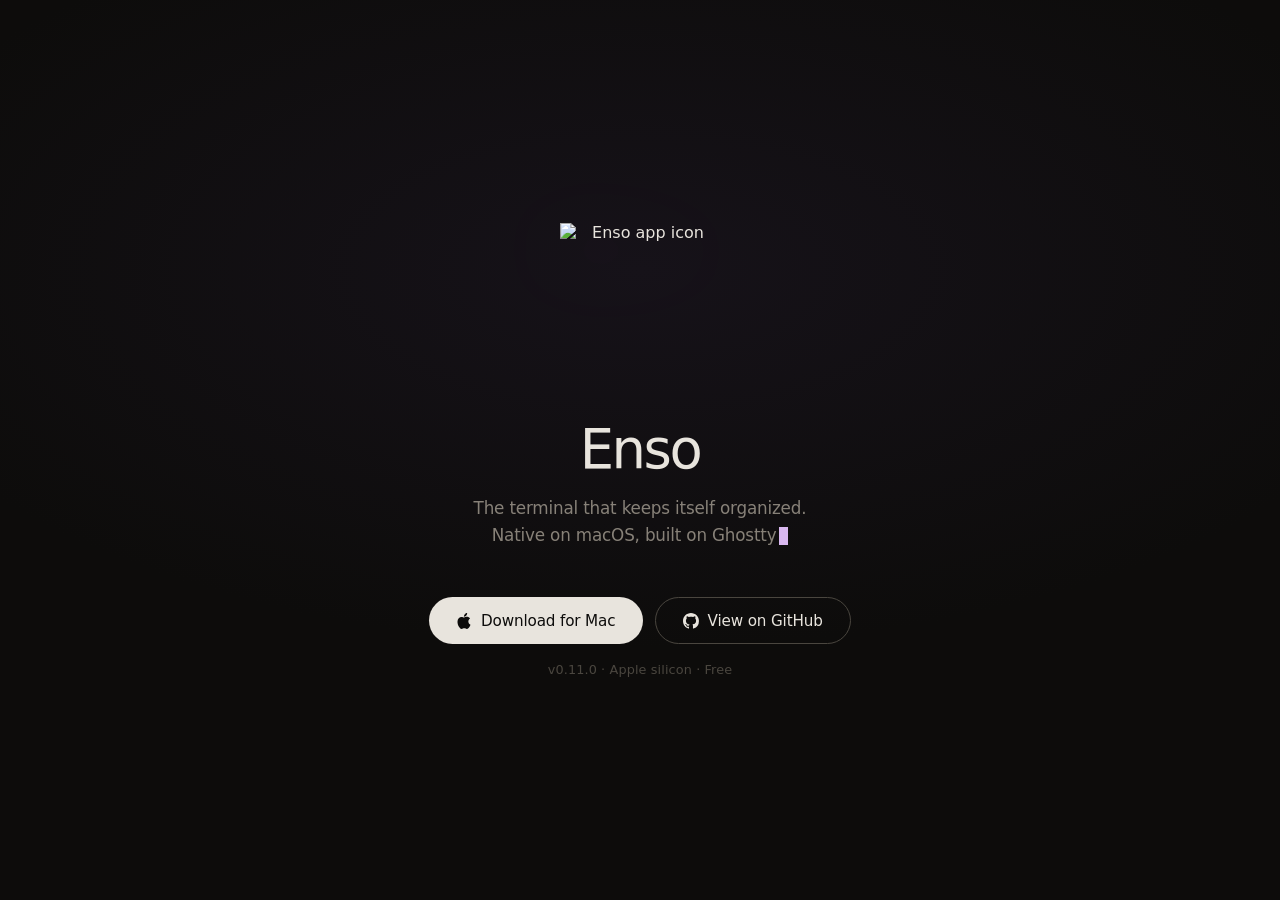
==== website/index.html @ cddcefb3 "Point the site at 0.11.0 and check in the architecture guide The download button pins an exact asset" ====
<!doctype html>
<html lang="en">
<head>
<meta charset="utf-8">
<meta name="viewport" content="width=device-width, initial-scale=1">
<title>Enso · a friendly Mac terminal</title>
<meta name="description" content="Enso is a friendly, native macOS terminal with workspaces, a command palette, and live process icons. Free, open source, built on Ghostty.">
<meta property="og:title" content="Enso">
<meta property="og:description" content="A friendly, native macOS terminal with workspaces, a command palette, and live process icons. Free, open source, built on Ghostty.">
<meta property="og:url" content="https://enso.sh">
<link rel="icon" type="image/png" href="/favicon.png">
<style>
  @font-face {
    font-family: "Inter Variable";
    src: url("/fonts/InterVariable.woff2") format("woff2");
    font-weight: 100 900;
    font-style: normal;
    font-display: swap;
  }

  :root {
    --ink: #0d0c0b;
    --paper: #e8e4dd;
    --muted: #878178;
    --faint: #4a463f;
    --accent: #d9b8f0;
  }

  * { margin: 0; padding: 0; box-sizing: border-box; }

  html { height: 100%; }

  body {
    min-height: 100%;
    font-family: "Inter Variable", system-ui, sans-serif;
    font-optical-sizing: auto;
    background: var(--ink);
    color: var(--paper);
    display: flex;
    flex-direction: column;
    align-items: center;
    justify-content: center;
    min-height: 100vh;
    min-height: 100svh;
    padding: 3rem 1.5rem;
    text-align: center;
    -webkit-font-smoothing: antialiased;
    background-image: radial-gradient(ellipse 90% 60% at 50% 30%, #161219 0%, var(--ink) 70%);
  }

  main {
    display: flex;
    flex-direction: column;
    align-items: center;
  }

  /* ——— the app icon ——— */
  .app-icon {
    width: clamp(120px, 20vw, 160px);
    height: auto;
    margin-bottom: 2.5rem;
    filter: drop-shadow(0 18px 44px rgba(217, 184, 240, 0.22));
    opacity: 0;
    scale: 0.86;
    animation: pop .8s cubic-bezier(.2, .9, .3, 1.15) .15s forwards;
  }
  @keyframes pop {
    to { opacity: 1; scale: 1; }
  }

  h1 {
    font-size: clamp(2.6rem, 7vw, 3.4rem);
    font-weight: 470;
    letter-spacing: -0.045em;
    line-height: 1;
  }

  .tagline {
    margin-top: 1.1rem;
    max-width: 24em;
    font-size: clamp(0.95rem, 2.3vw, 1.05rem);
    font-weight: 380;
    letter-spacing: -0.011em;
    line-height: 1.6;
    color: var(--muted);
    text-wrap: balance;
  }
  .cursor {
    display: inline-block;
    width: 0.52em;
    height: 1.05em;
    margin-left: 0.18em;
    vertical-align: text-bottom;
    background: var(--accent);
    animation: blink 1.15s steps(1) infinite;
  }
  @keyframes blink { 50% { opacity: 0; } }

  .actions {
    margin-top: 3rem;
    display: flex;
    gap: 0.75rem;
    flex-wrap: wrap;
    justify-content: center;
  }
  .btn {
    display: inline-flex;
    align-items: center;
    gap: 0.55rem;
    padding: 0.85rem 1.7rem;
    border-radius: 999px;
    text-decoration: none;
    font-size: 0.95rem;
    font-weight: 530;
    letter-spacing: -0.01em;
    transition: transform .18s ease, box-shadow .18s ease, border-color .18s ease;
  }
  .btn:active { transform: translateY(0); }
  .btn-primary {
    background: var(--paper);
    color: var(--ink);
  }
  .btn-primary:hover {
    transform: translateY(-1px);
    box-shadow: 0 6px 28px rgba(232, 228, 221, 0.16);
  }
  .btn-secondary {
    color: var(--paper);
    border: 1px solid var(--faint);
  }
  .btn-secondary:hover {
    transform: translateY(-1px);
    border-color: var(--muted);
  }
  .btn svg {
    width: 1.05em;
    height: 1.05em;
    fill: currentColor;
  }

  .meta {
    margin-top: 1.1rem;
    font-size: 0.8rem;
    font-weight: 400;
    color: var(--faint);
    letter-spacing: 0.01em;
  }

  /* staggered reveal */
  h1, .tagline, .actions, .meta {
    opacity: 0;
    translate: 0 10px;
    animation: rise .7s cubic-bezier(.2, .6, .2, 1) forwards;
  }
  h1      { animation-delay: .55s; }
  .tagline{ animation-delay: .70s; }
  .actions{ animation-delay: .85s; }
  .meta   { animation-delay: .95s; }
  @keyframes rise {
    to { opacity: 1; translate: 0 0; }
  }

  @media (prefers-reduced-motion: reduce) {
    .app-icon { animation: none; opacity: 1; scale: 1; }
    h1, .tagline, .actions, .meta { animation: none; opacity: 1; translate: none; }
    .cursor { animation: none; }
  }
</style>
</head>
<body>
<main>
  <img class="app-icon" src="/icon-512.png" alt="Enso app icon" width="512" height="512">
  <h1>Enso</h1>
  <p class="tagline">The terminal that keeps itself organized. Native on macOS, built on Ghostty<span class="cursor" aria-hidden="true"></span></p>
  <div class="actions">
    <!-- Pinned: release assets embed the version, so /releases/latest/download/ cannot resolve them.
         Bump this and the version in .meta below when cutting a release. -->
    <a class="btn btn-primary" href="https://github.com/amanfromsolan/enso/releases/download/v0.11.0/Enso-0.11.0.dmg">
      <svg viewBox="0 0 814 1000" aria-hidden="true"><path d="M788.1 340.9c-5.8 4.5-108.2 62.2-108.2 190.5 0 148.4 130.3 200.9 134.2 202.2-.6 3.2-20.7 71.9-68.7 141.9-42.8 61.6-87.5 123.1-155.5 123.1s-85.5-39.5-164-39.5c-76.5 0-103.7 40.8-165.9 40.8s-105.6-57-155.5-127C46.7 790.7 0 663 0 541.8c0-194.4 126.4-297.5 250.8-297.5 66.1 0 121.2 43.4 162.7 43.4 39.5 0 101.1-46 176.3-46 28.5 0 130.9 2.6 198.3 99.2zm-234-181.5c31.1-36.9 53.1-88.1 53.1-139.3 0-7.1-.6-14.3-1.9-20.1-50.6 1.9-110.8 33.7-147.1 75.8-28.5 32.4-55.1 83.6-55.1 135.5 0 7.8 1.3 15.6 1.9 18.1 3.2.6 8.4 1.3 13.6 1.3 45.4 0 102.5-30.4 135.5-71.3z"/></svg>
      Download for Mac
    </a>
    <a class="btn btn-secondary" href="https://github.com/amanfromsolan/enso">
      <svg viewBox="0 0 16 16" aria-hidden="true"><path d="M8 0C3.58 0 0 3.58 0 8c0 3.54 2.29 6.53 5.47 7.59.4.07.55-.17.55-.38 0-.19-.01-.82-.01-1.49-2.01.37-2.53-.49-2.69-.94-.09-.23-.48-.94-.82-1.13-.28-.15-.68-.52-.01-.53.63-.01 1.08.58 1.23.82.72 1.21 1.87.87 2.33.66.07-.52.28-.87.51-1.07-1.78-.2-3.64-.89-3.64-3.95 0-.87.31-1.59.82-2.15-.08-.2-.36-1.02.08-2.12 0 0 .67-.21 2.2.82.64-.18 1.32-.27 2-.27s1.36.09 2 .27c1.53-1.04 2.2-.82 2.2-.82.44 1.1.16 1.92.08 2.12.51.56.82 1.27.82 2.15 0 3.07-1.87 3.75-3.65 3.95.29.25.54.73.54 1.48 0 1.07-.01 1.93-.01 2.2 0 .21.15.46.55.38A8.01 8.01 0 0 0 16 8c0-4.42-3.58-8-8-8z"/></svg>
      View on GitHub
    </a>
  </div>
  <p class="meta">v0.11.0 · Apple silicon · Free</p>
</main>
</body>
</html>
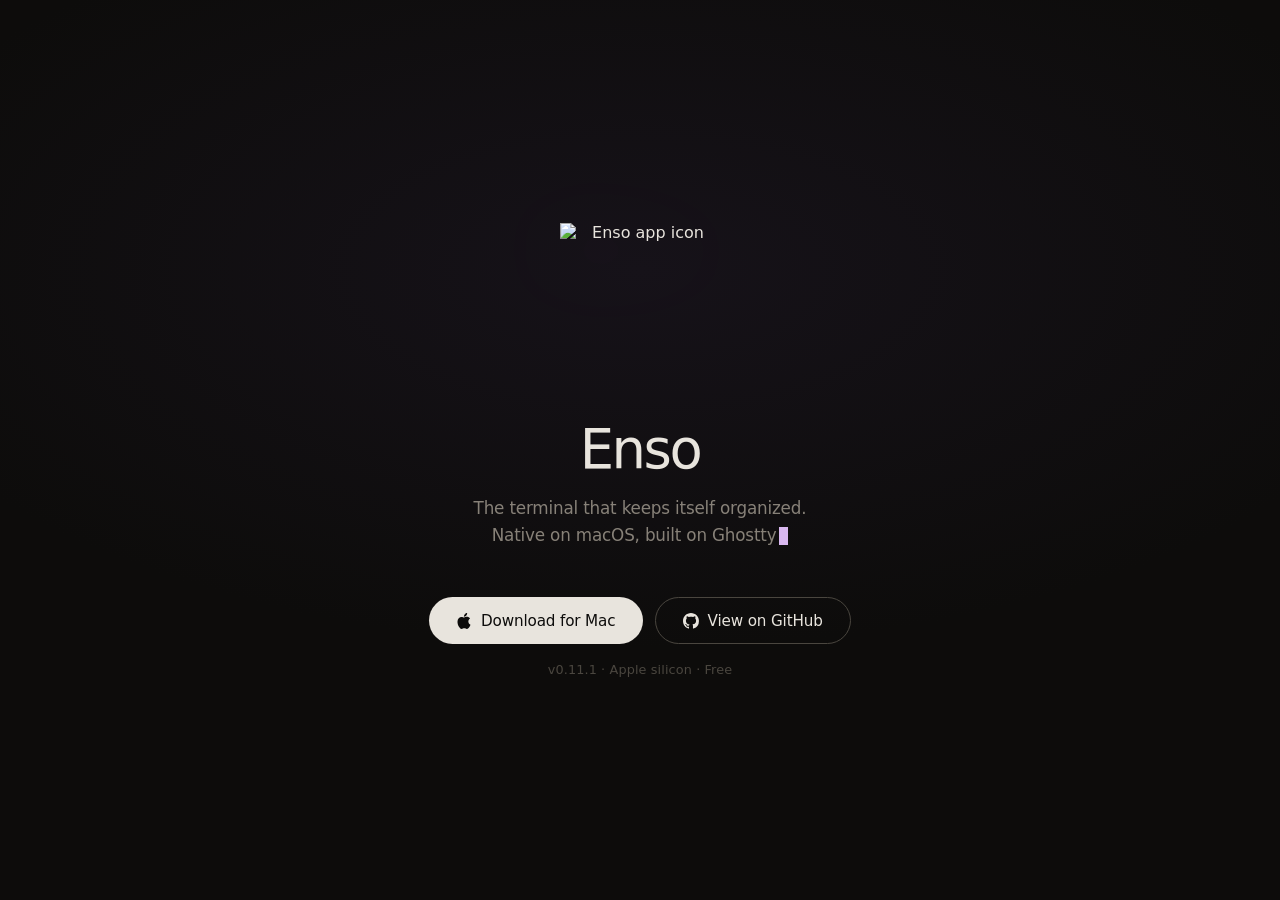
==== commit a9e3511c: "Give Enso its new icon everywhere and move to the current Ghostty core New Icon Composer app icons f" ====
--- a/website/index.html
+++ b/website/index.html
@@ -175,7 +175,7 @@
   <div class="actions">
     <!-- Pinned: release assets embed the version, so /releases/latest/download/ cannot resolve them.
          Bump this and the version in .meta below when cutting a release. -->
-    <a class="btn btn-primary" href="https://github.com/amanfromsolan/enso/releases/download/v0.11.0/Enso-0.11.0.dmg">
+    <a class="btn btn-primary" href="https://github.com/amanfromsolan/enso/releases/download/v0.11.1/Enso-0.11.1.dmg">
       <svg viewBox="0 0 814 1000" aria-hidden="true"><path d="M788.1 340.9c-5.8 4.5-108.2 62.2-108.2 190.5 0 148.4 130.3 200.9 134.2 202.2-.6 3.2-20.7 71.9-68.7 141.9-42.8 61.6-87.5 123.1-155.5 123.1s-85.5-39.5-164-39.5c-76.5 0-103.7 40.8-165.9 40.8s-105.6-57-155.5-127C46.7 790.7 0 663 0 541.8c0-194.4 126.4-297.5 250.8-297.5 66.1 0 121.2 43.4 162.7 43.4 39.5 0 101.1-46 176.3-46 28.5 0 130.9 2.6 198.3 99.2zm-234-181.5c31.1-36.9 53.1-88.1 53.1-139.3 0-7.1-.6-14.3-1.9-20.1-50.6 1.9-110.8 33.7-147.1 75.8-28.5 32.4-55.1 83.6-55.1 135.5 0 7.8 1.3 15.6 1.9 18.1 3.2.6 8.4 1.3 13.6 1.3 45.4 0 102.5-30.4 135.5-71.3z"/></svg>
       Download for Mac
     </a>
@@ -184,7 +184,7 @@
       View on GitHub
     </a>
   </div>
-  <p class="meta">v0.11.0 · Apple silicon · Free</p>
+  <p class="meta">v0.11.1 · Apple silicon · Free</p>
 </main>
 </body>
 </html>
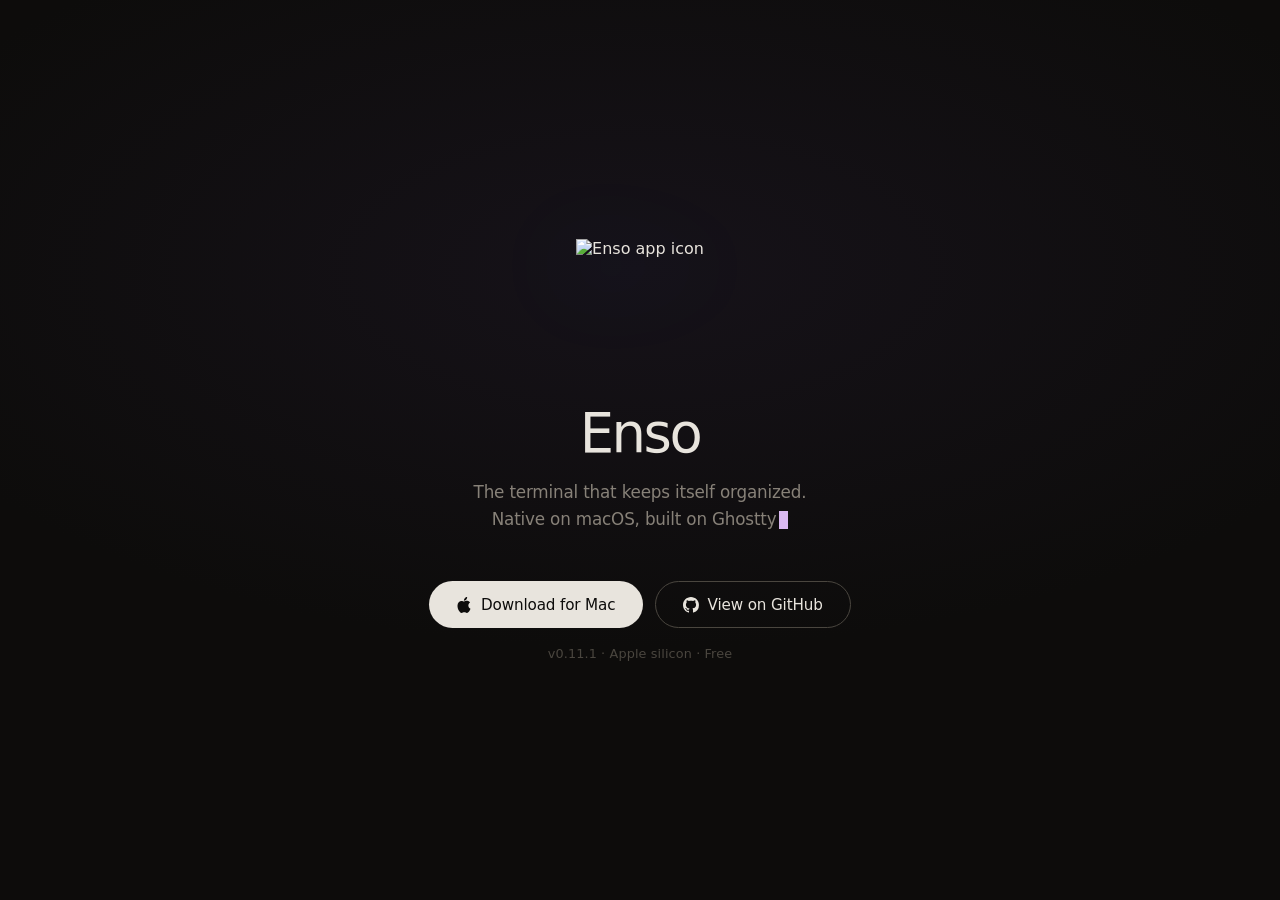
==== commit 299d062c: "Shrink the hero icon and match its glow to the icon blue Co-Authored-By: Claude Fable 5 <noreply@ant" ====
--- a/website/index.html
+++ b/website/index.html
@@ -8,7 +8,7 @@
 <meta property="og:title" content="Enso">
 <meta property="og:description" content="A friendly, native macOS terminal with workspaces, a command palette, and live process icons. Free, open source, built on Ghostty.">
 <meta property="og:url" content="https://enso.sh">
-<link rel="icon" type="image/png" href="/favicon.png">
+<link rel="icon" type="image/png" href="/favicon.png?v=2">
 <style>
   @font-face {
     font-family: "Inter Variable";
@@ -56,10 +56,10 @@
 
   /* ——— the app icon ——— */
   .app-icon {
-    width: clamp(120px, 20vw, 160px);
+    width: clamp(96px, 16vw, 128px);
     height: auto;
     margin-bottom: 2.5rem;
-    filter: drop-shadow(0 18px 44px rgba(217, 184, 240, 0.22));
+    filter: drop-shadow(0 18px 44px rgba(5, 134, 248, 0.35));
     opacity: 0;
     scale: 0.86;
     animation: pop .8s cubic-bezier(.2, .9, .3, 1.15) .15s forwards;
@@ -169,7 +169,7 @@
 </head>
 <body>
 <main>
-  <img class="app-icon" src="/icon-512.png" alt="Enso app icon" width="512" height="512">
+  <img class="app-icon" src="/icon-512.png?v=2" alt="Enso app icon" width="512" height="512">
   <h1>Enso</h1>
   <p class="tagline">The terminal that keeps itself organized. Native on macOS, built on Ghostty<span class="cursor" aria-hidden="true"></span></p>
   <div class="actions">
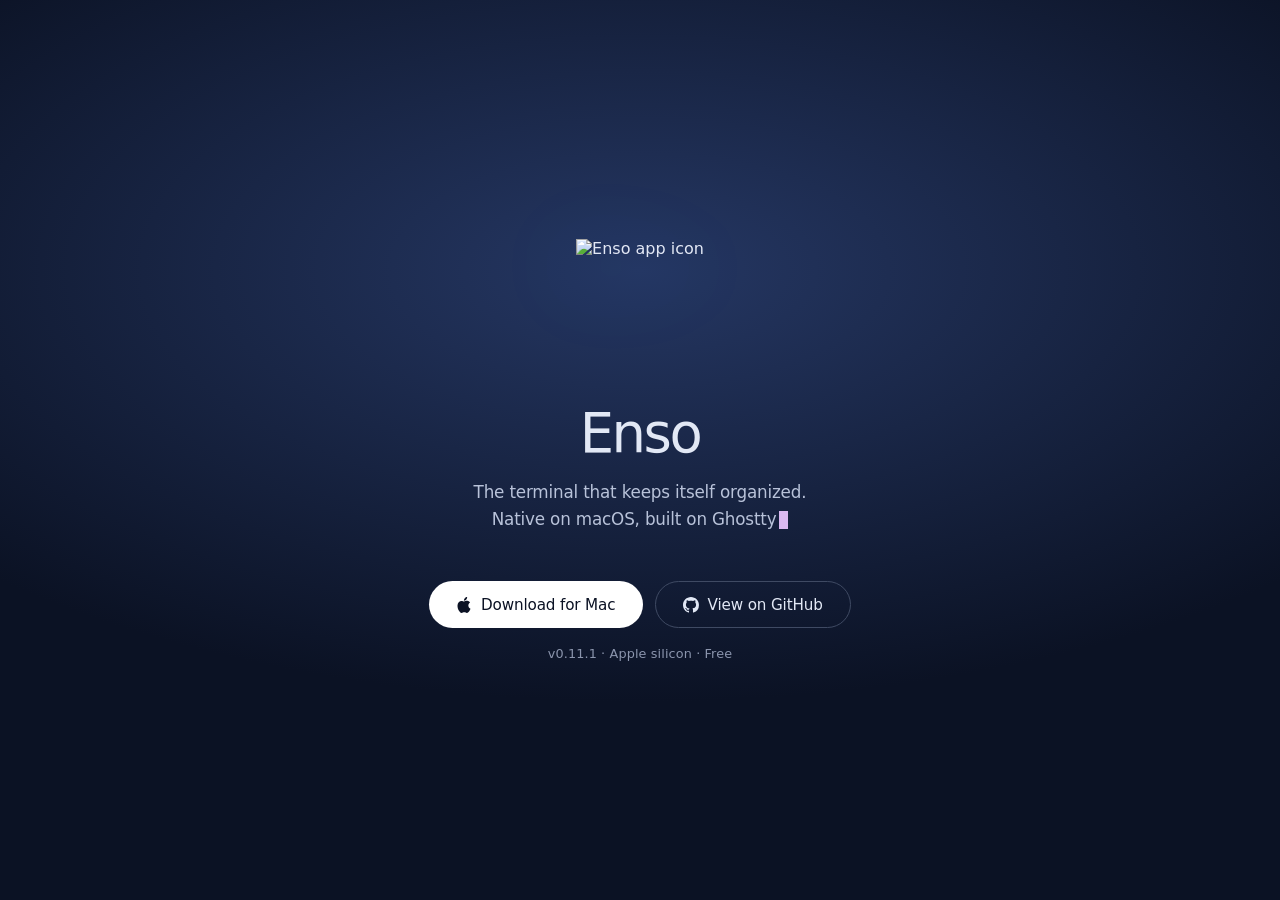
==== commit 49bbdb88: "Shift the website palette from warm black to midnight blue Co-Authored-By: Claude Fable 5 <noreply@a" ====
--- a/website/index.html
+++ b/website/index.html
@@ -19,10 +19,10 @@
   }
 
   :root {
-    --ink: #0d0c0b;
-    --paper: #e8e4dd;
-    --muted: #878178;
-    --faint: #4a463f;
+    --ink: #0b1224;
+    --paper: #e2e8f5;
+    --muted: #7e88a0;
+    --faint: #3f4a63;
     --accent: #d9b8f0;
   }
 
@@ -45,7 +45,7 @@
     padding: 3rem 1.5rem;
     text-align: center;
     -webkit-font-smoothing: antialiased;
-    background-image: radial-gradient(ellipse 90% 60% at 50% 30%, #161219 0%, var(--ink) 70%);
+    background-image: radial-gradient(ellipse 90% 60% at 50% 30%, #253763 0%, var(--ink) 80%);
   }
 
   main {
@@ -82,7 +82,7 @@
     font-weight: 380;
     letter-spacing: -0.011em;
     line-height: 1.6;
-    color: var(--muted);
+    color: #b8c2d9;
     text-wrap: balance;
   }
   .cursor {
@@ -117,12 +117,12 @@
   }
   .btn:active { transform: translateY(0); }
   .btn-primary {
-    background: var(--paper);
+    background: #ffffff;
     color: var(--ink);
   }
   .btn-primary:hover {
     transform: translateY(-1px);
-    box-shadow: 0 6px 28px rgba(232, 228, 221, 0.16);
+    box-shadow: 0 6px 28px rgba(244, 247, 255, 0.16);
   }
   .btn-secondary {
     color: var(--paper);
@@ -142,7 +142,7 @@
     margin-top: 1.1rem;
     font-size: 0.8rem;
     font-weight: 400;
-    color: var(--faint);
+    color: #8b95ad;
     letter-spacing: 0.01em;
   }
 
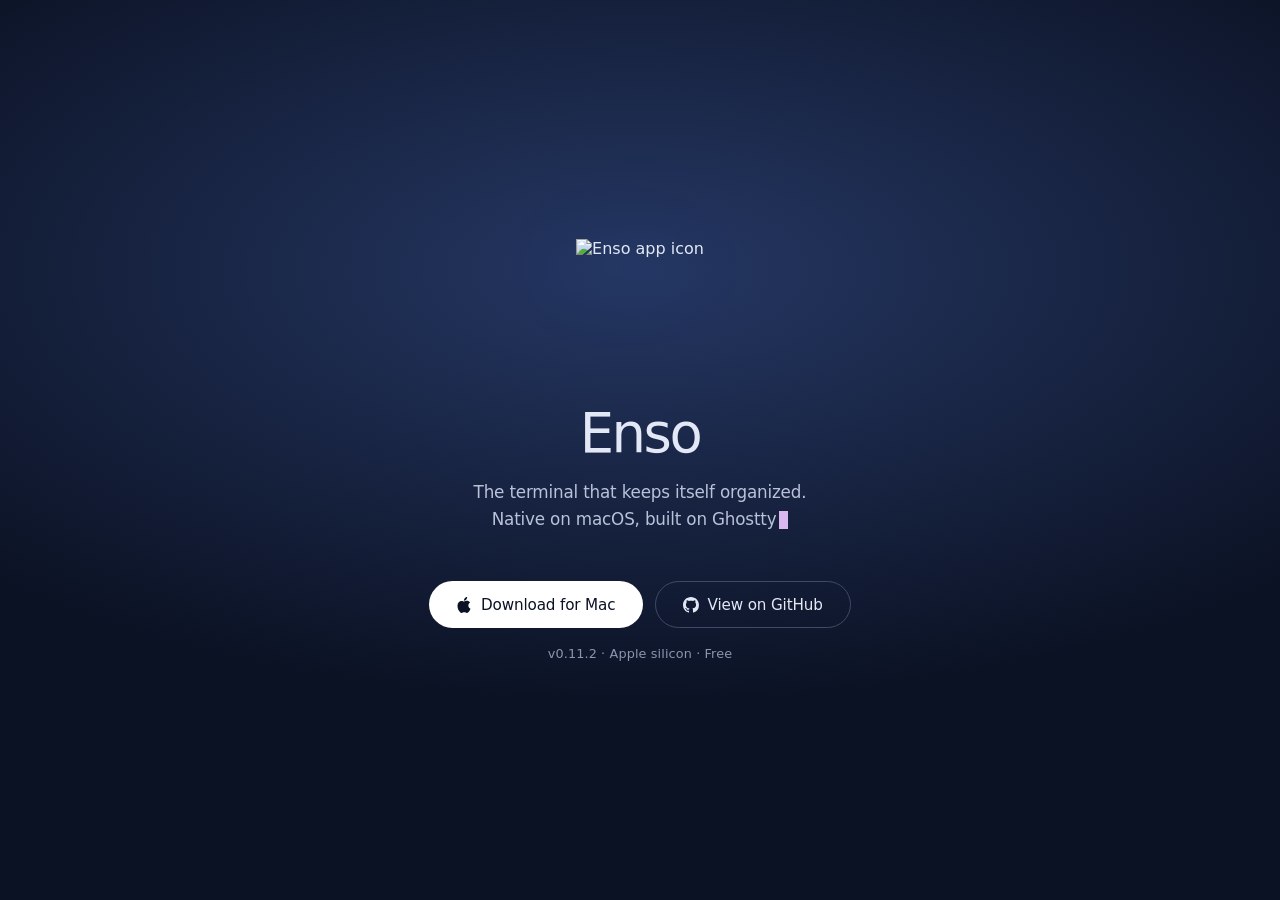
==== commit a54e9094: "Point the website download at 0.11.2 Co-Authored-By: Claude Fable 5.1 <noreply@anthropic.com>" ====
--- a/website/index.html
+++ b/website/index.html
@@ -175,7 +175,7 @@
   <div class="actions">
     <!-- Pinned: release assets embed the version, so /releases/latest/download/ cannot resolve them.
          Bump this and the version in .meta below when cutting a release. -->
-    <a class="btn btn-primary" href="https://github.com/amanfromsolan/enso/releases/download/v0.11.1/Enso-0.11.1.dmg">
+    <a class="btn btn-primary" href="https://github.com/amanfromsolan/enso/releases/download/v0.11.2/Enso-0.11.2.dmg">
       <svg viewBox="0 0 814 1000" aria-hidden="true"><path d="M788.1 340.9c-5.8 4.5-108.2 62.2-108.2 190.5 0 148.4 130.3 200.9 134.2 202.2-.6 3.2-20.7 71.9-68.7 141.9-42.8 61.6-87.5 123.1-155.5 123.1s-85.5-39.5-164-39.5c-76.5 0-103.7 40.8-165.9 40.8s-105.6-57-155.5-127C46.7 790.7 0 663 0 541.8c0-194.4 126.4-297.5 250.8-297.5 66.1 0 121.2 43.4 162.7 43.4 39.5 0 101.1-46 176.3-46 28.5 0 130.9 2.6 198.3 99.2zm-234-181.5c31.1-36.9 53.1-88.1 53.1-139.3 0-7.1-.6-14.3-1.9-20.1-50.6 1.9-110.8 33.7-147.1 75.8-28.5 32.4-55.1 83.6-55.1 135.5 0 7.8 1.3 15.6 1.9 18.1 3.2.6 8.4 1.3 13.6 1.3 45.4 0 102.5-30.4 135.5-71.3z"/></svg>
       Download for Mac
     </a>
@@ -184,7 +184,7 @@
       View on GitHub
     </a>
   </div>
-  <p class="meta">v0.11.1 · Apple silicon · Free</p>
+  <p class="meta">v0.11.2 · Apple silicon · Free</p>
 </main>
 </body>
 </html>
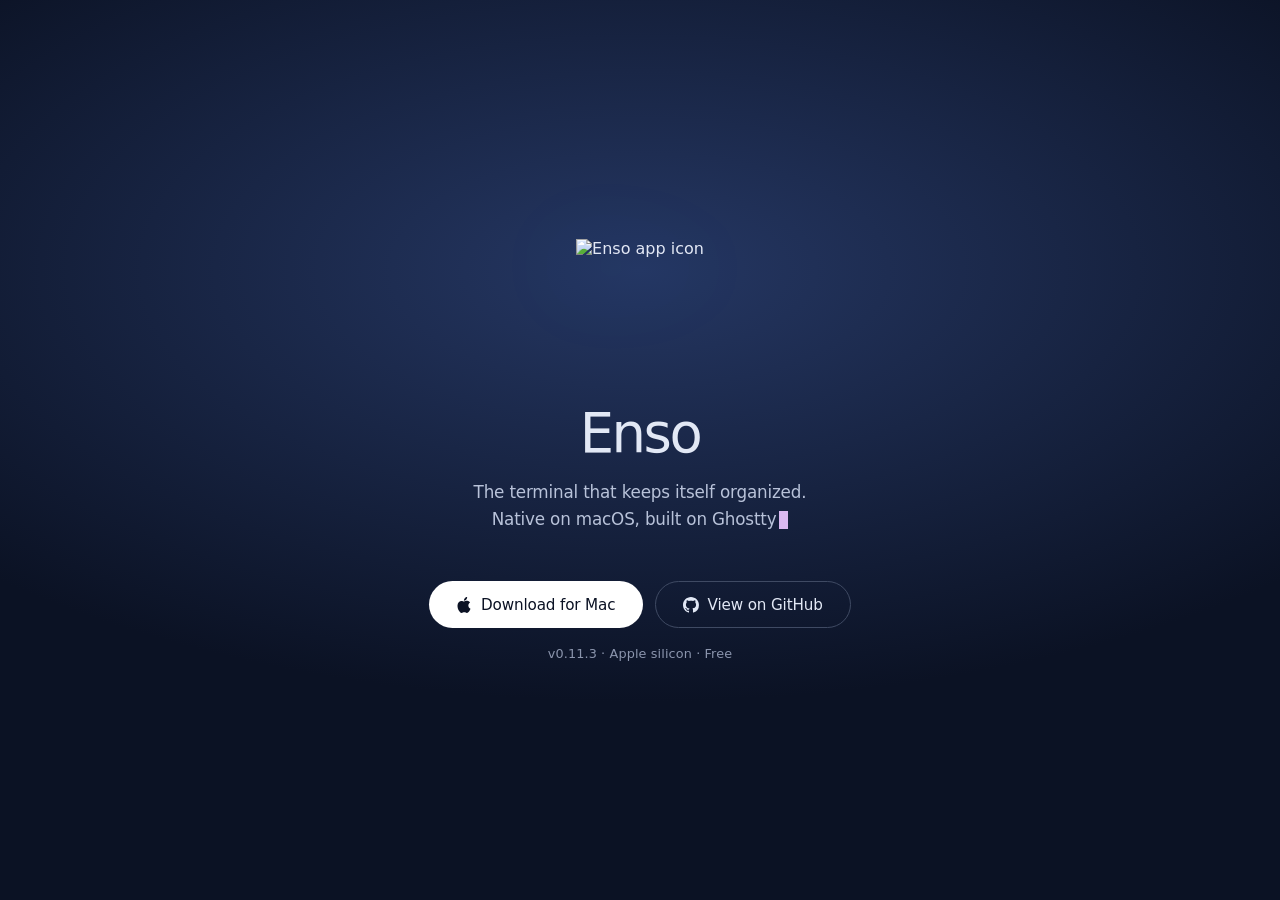
==== commit d0894362: "Point the website download at 0.11.3 Co-Authored-By: Claude Opus 5.5 <noreply@anthropic.com>" ====
--- a/website/index.html
+++ b/website/index.html
@@ -175,7 +175,7 @@
   <div class="actions">
     <!-- Pinned: release assets embed the version, so /releases/latest/download/ cannot resolve them.
          Bump this and the version in .meta below when cutting a release. -->
-    <a class="btn btn-primary" href="https://github.com/amanfromsolan/enso/releases/download/v0.11.2/Enso-0.11.2.dmg">
+    <a class="btn btn-primary" href="https://github.com/amanfromsolan/enso/releases/download/v0.11.3/Enso-0.11.3.dmg">
       <svg viewBox="0 0 814 1000" aria-hidden="true"><path d="M788.1 340.9c-5.8 4.5-108.2 62.2-108.2 190.5 0 148.4 130.3 200.9 134.2 202.2-.6 3.2-20.7 71.9-68.7 141.9-42.8 61.6-87.5 123.1-155.5 123.1s-85.5-39.5-164-39.5c-76.5 0-103.7 40.8-165.9 40.8s-105.6-57-155.5-127C46.7 790.7 0 663 0 541.8c0-194.4 126.4-297.5 250.8-297.5 66.1 0 121.2 43.4 162.7 43.4 39.5 0 101.1-46 176.3-46 28.5 0 130.9 2.6 198.3 99.2zm-234-181.5c31.1-36.9 53.1-88.1 53.1-139.3 0-7.1-.6-14.3-1.9-20.1-50.6 1.9-110.8 33.7-147.1 75.8-28.5 32.4-55.1 83.6-55.1 135.5 0 7.8 1.3 15.6 1.9 18.1 3.2.6 8.4 1.3 13.6 1.3 45.4 0 102.5-30.4 135.5-71.3z"/></svg>
       Download for Mac
     </a>
@@ -184,7 +184,7 @@
       View on GitHub
     </a>
   </div>
-  <p class="meta">v0.11.2 · Apple silicon · Free</p>
+  <p class="meta">v0.11.3 · Apple silicon · Free</p>
 </main>
 </body>
 </html>
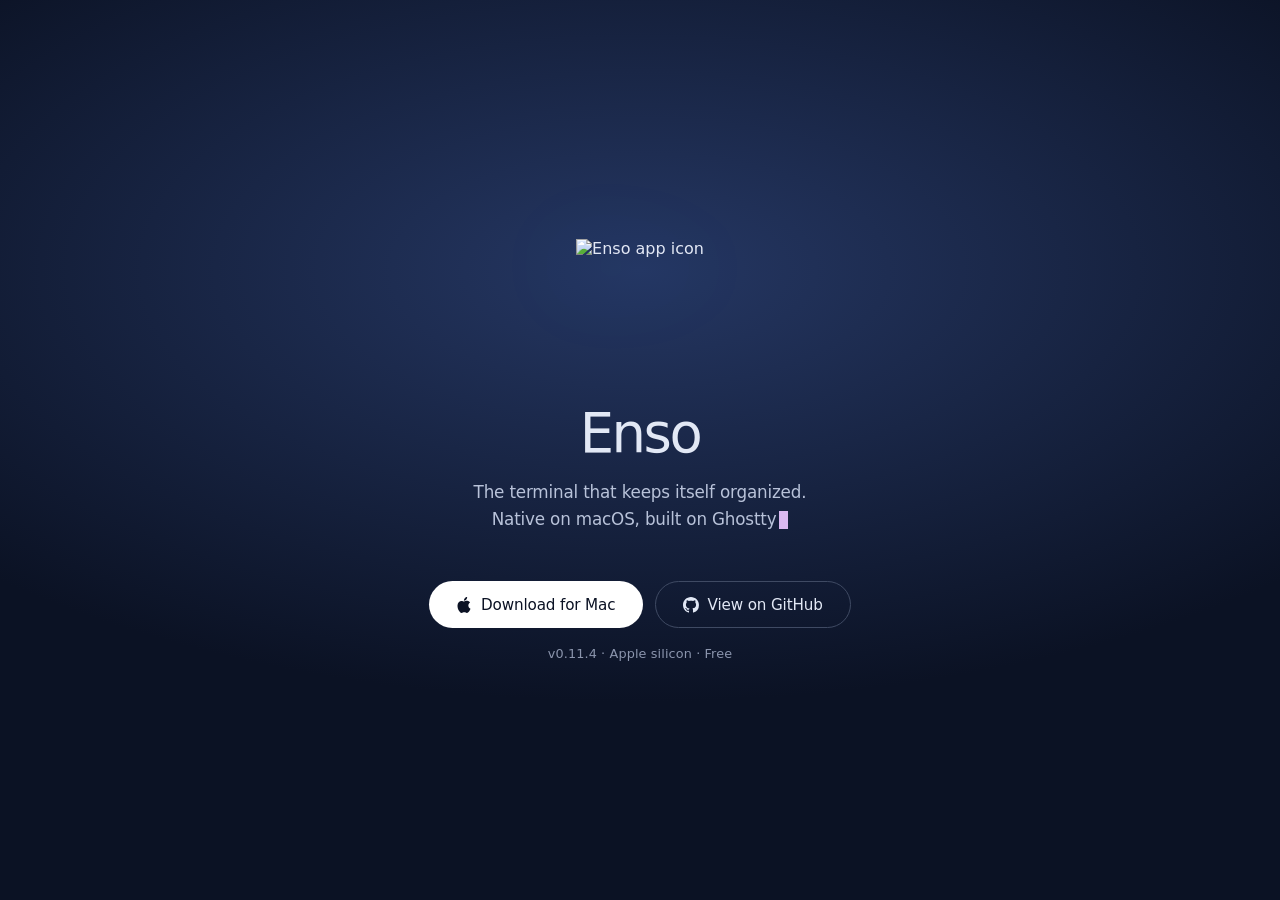
==== commit 692eab2d: "Point the website download at 0.11.4 Co-Authored-By: Claude Opus 5.5 <noreply@anthropic.com>" ====
--- a/website/index.html
+++ b/website/index.html
@@ -175,7 +175,7 @@
   <div class="actions">
     <!-- Pinned: release assets embed the version, so /releases/latest/download/ cannot resolve them.
          Bump this and the version in .meta below when cutting a release. -->
-    <a class="btn btn-primary" href="https://github.com/amanfromsolan/enso/releases/download/v0.11.3/Enso-0.11.3.dmg">
+    <a class="btn btn-primary" href="https://github.com/amanfromsolan/enso/releases/download/v0.11.4/Enso-0.11.4.dmg">
       <svg viewBox="0 0 814 1000" aria-hidden="true"><path d="M788.1 340.9c-5.8 4.5-108.2 62.2-108.2 190.5 0 148.4 130.3 200.9 134.2 202.2-.6 3.2-20.7 71.9-68.7 141.9-42.8 61.6-87.5 123.1-155.5 123.1s-85.5-39.5-164-39.5c-76.5 0-103.7 40.8-165.9 40.8s-105.6-57-155.5-127C46.7 790.7 0 663 0 541.8c0-194.4 126.4-297.5 250.8-297.5 66.1 0 121.2 43.4 162.7 43.4 39.5 0 101.1-46 176.3-46 28.5 0 130.9 2.6 198.3 99.2zm-234-181.5c31.1-36.9 53.1-88.1 53.1-139.3 0-7.1-.6-14.3-1.9-20.1-50.6 1.9-110.8 33.7-147.1 75.8-28.5 32.4-55.1 83.6-55.1 135.5 0 7.8 1.3 15.6 1.9 18.1 3.2.6 8.4 1.3 13.6 1.3 45.4 0 102.5-30.4 135.5-71.3z"/></svg>
       Download for Mac
     </a>
@@ -184,7 +184,7 @@
       View on GitHub
     </a>
   </div>
-  <p class="meta">v0.11.3 · Apple silicon · Free</p>
+  <p class="meta">v0.11.4 · Apple silicon · Free</p>
 </main>
 </body>
 </html>
